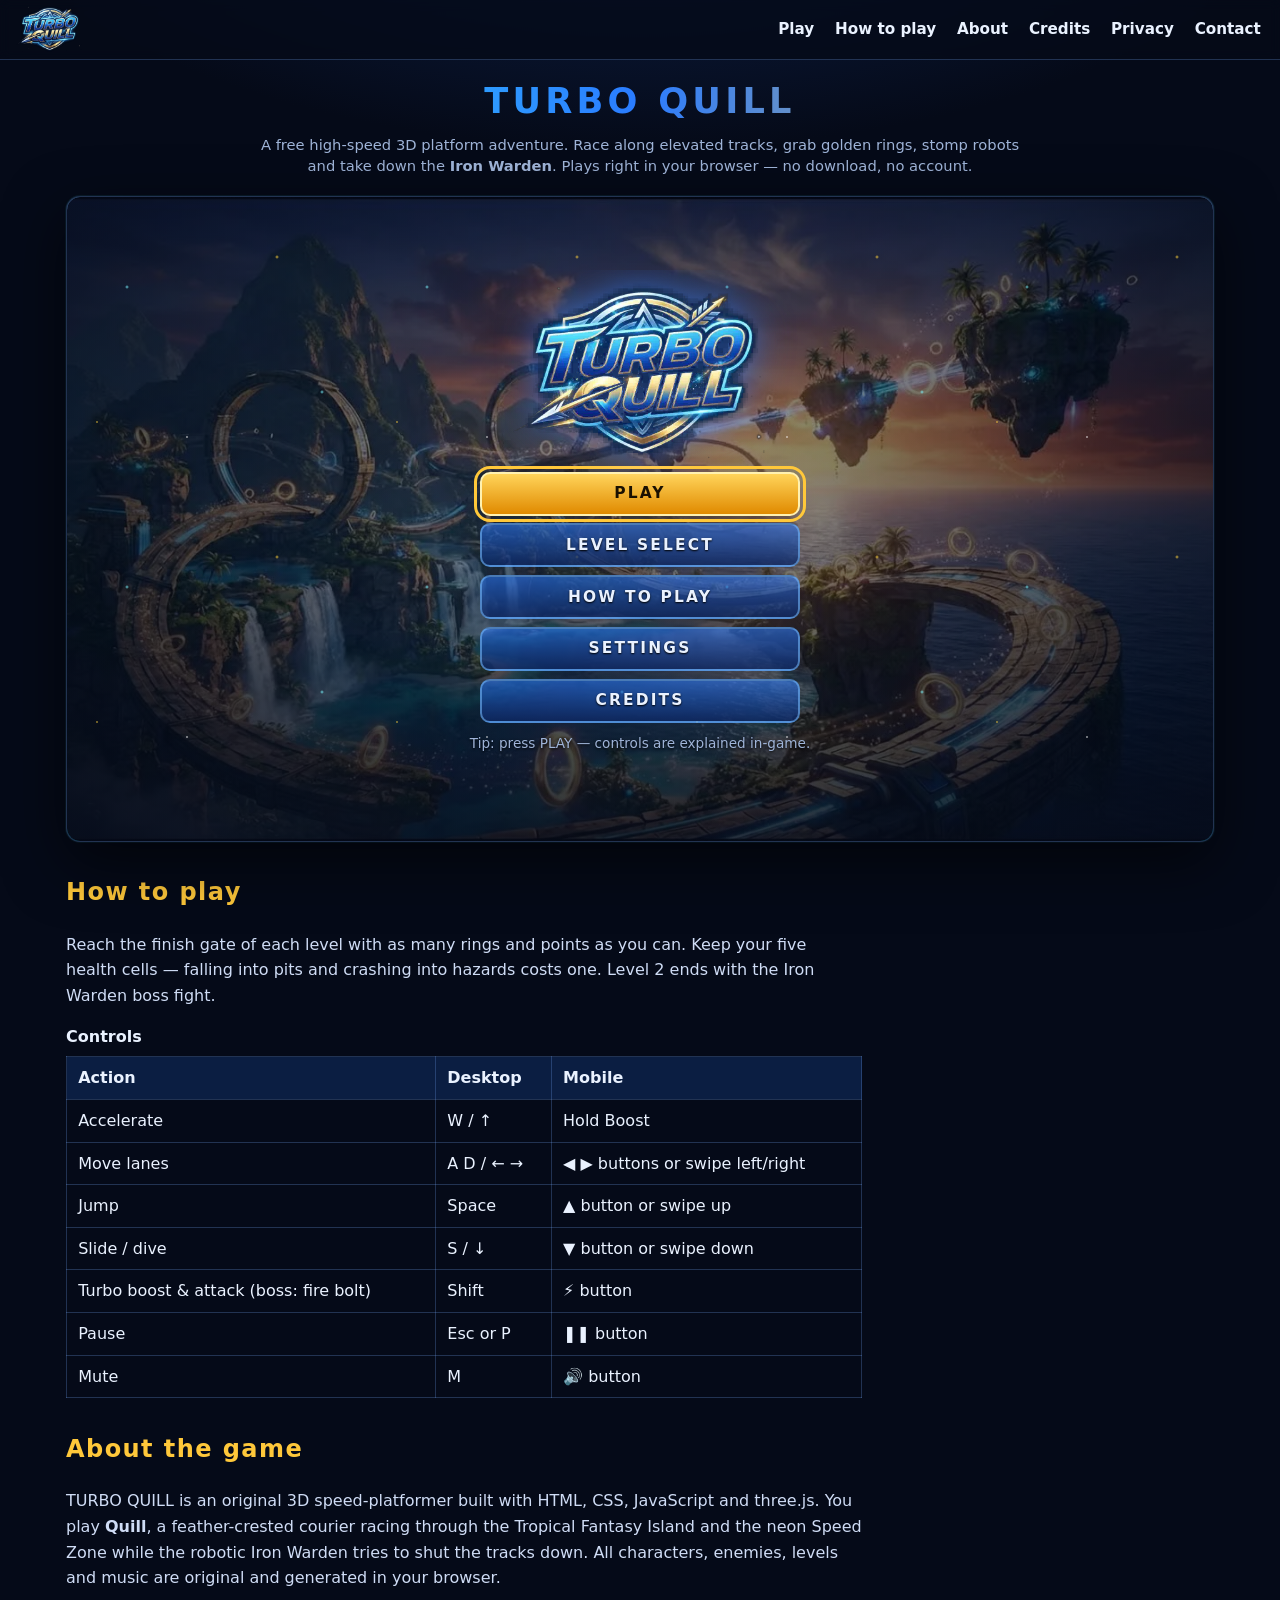
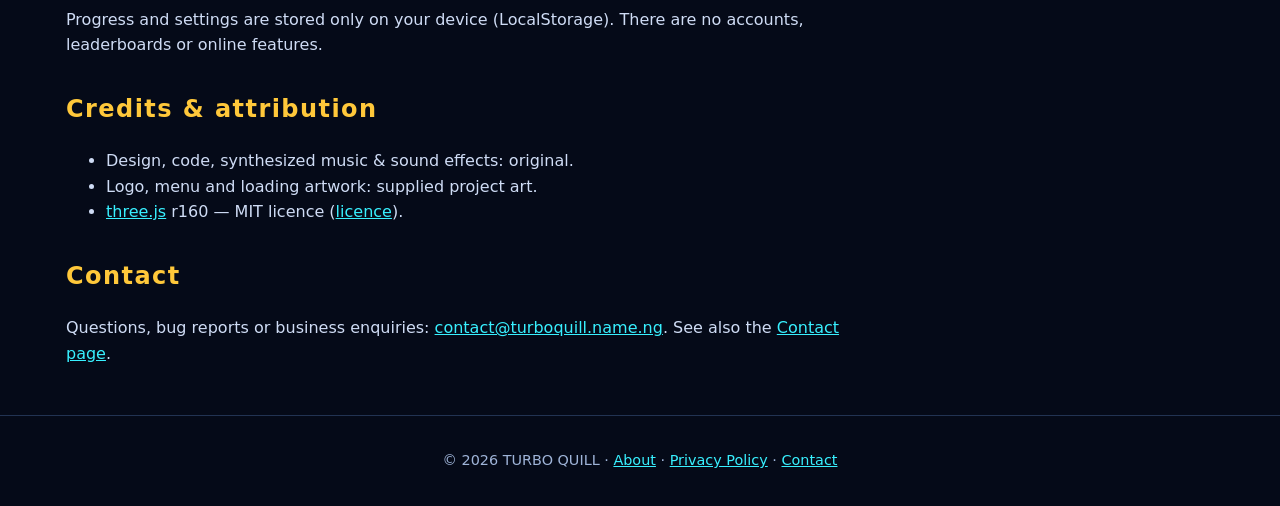
==== index.html @ 1d853f7b "Initial commit" ====
<!doctype html>
<html lang="en">
<head>
<meta charset="utf-8">
<meta name="viewport" content="width=device-width, initial-scale=1, viewport-fit=cover">
<title>TURBO QUILL — Free 3D Speed Platformer Game | Play in Your Browser</title>
<meta name="description" content="TURBO QUILL is a free high-speed 3D platform adventure. Run, jump, slide, collect golden rings, smash robots and beat the Iron Warden boss — on desktop, Android and iPhone.">
<meta name="theme-color" content="#050a18">
<link rel="canonical" href="https://turboquill.name.ng/">
<!-- Google AdSense site verification + loader (loaded once; src/ads.js detects this tag and will not add a second one) -->
<meta name="google-adsense-account" content="ca-pub-1319521339732367">
<script async src="https://pagead2.googlesyndication.com/pagead/js/adsbygoogle.js?client=ca-pub-1319521339732367"
     crossorigin="anonymous"></script>
<link rel="icon" type="image/png" href="assets/images/branding/favicon-64.png">
<link rel="apple-touch-icon" href="assets/images/branding/apple-touch-icon.png">
<!-- Open Graph / Twitter -->
<meta property="og:type" content="website">
<meta property="og:title" content="TURBO QUILL — Free 3D Speed Platformer">
<meta property="og:description" content="Run, jump and boost through tropical sky-tracks. Collect rings, defeat robots, beat the Iron Warden.">
<meta property="og:image" content="https://turboquill.name.ng/assets/images/branding/thumbnail.jpg">
<meta property="og:url" content="https://turboquill.name.ng/">
<meta name="twitter:card" content="summary_large_image">
<link rel="stylesheet" href="styles/main.css">
<link rel="stylesheet" href="styles/menu.css">
<link rel="stylesheet" href="styles/game.css">
<link rel="stylesheet" href="styles/mobile.css">
<script type="importmap">{"imports":{"three":"./vendor/three/three.module.min.js","three/addons/":"./vendor/three/addons/"}}</script>
</head>
<body>
<a class="skip" href="#play">Skip to game</a>
<header class="site-header">
  <a class="brand" href="#play" aria-label="TURBO QUILL home"><img src="assets/images/branding/logo-keyed.png" alt="TURBO QUILL" width="120" height="83"></a>
  <nav aria-label="Main">
    <a href="#play">Play</a><a href="#how">How to play</a><a href="pages/about.html">About</a><a href="#credits">Credits</a><a href="pages/privacy.html">Privacy</a><a href="pages/contact.html">Contact</a>
  </nav>
</header>

<main>
  <section class="intro" aria-labelledby="title">
    <h1 id="title">TURBO QUILL</h1>
    <p>A free high-speed 3D platform adventure. Race along elevated tracks, grab golden rings, stomp robots and take down the <strong>Iron Warden</strong>. Plays right in your browser — no download, no account.</p>
  </section>

  <div class="ad-wrap" aria-label="Advertisement area"><div id="ad-slot-top" class="ad-slot" data-slot="top"></div></div>

  <section id="play" class="stage-wrap" aria-label="Game">
    <div id="stage" tabindex="-1">
      <canvas id="game-canvas" aria-label="TURBO QUILL game view"></canvas>

      <!-- LOADING -->
      <div id="loading" class="screen" role="status" aria-live="polite">
        <div class="bg" style="background-image:url(assets/images/ui/loading-bg.webp)"></div><div class="fx-sparks" aria-hidden="true"></div>
        <div class="center">
          <img class="logo" src="assets/images/branding/logo-keyed.png" alt="TURBO QUILL">
          <div class="bar" role="progressbar" aria-valuemin="0" aria-valuemax="100" aria-valuenow="0"><i id="load-bar"></i></div>
          <p class="load-line"><span id="load-msg">Preparing the Speed Zone…</span> <b id="load-pct">0%</b></p>
          <p id="load-error" class="error" hidden></p>
          <button id="load-retry" class="btn" hidden>RETRY</button>
        </div>
      </div>

      <!-- MAIN MENU -->
      <div id="menu" class="screen" hidden>
        <div class="bg kenburns" style="background-image:url(assets/images/ui/menu-bg.webp)"></div><div class="vignette"></div><div class="fx-sparks" aria-hidden="true"></div>
        <div class="center">
          <img class="logo" src="assets/images/branding/logo-keyed.png" alt="TURBO QUILL">
          <nav class="menu-list" aria-label="Main menu">
            <button class="btn primary" id="btn-play">PLAY</button>
            <button class="btn" id="btn-levels">LEVEL SELECT</button>
            <button class="btn" id="btn-howto">HOW TO PLAY</button>
            <button class="btn" id="btn-settings">SETTINGS</button>
            <button class="btn" id="btn-credits">CREDITS</button>
          </nav>
          <p class="best" id="menu-best"></p>
        </div>
      </div>

      <!-- PANELS -->
      <div id="panel-levels" class="screen panel-screen" hidden>
        <div class="bg dim" style="background-image:url(assets/images/ui/menu-bg-alt.webp)"></div>
        <div class="panel" role="dialog" aria-labelledby="h-levels"><h2 id="h-levels">Level Select</h2><div id="level-cards" class="cards"></div><div class="row"><button class="btn back" data-back>BACK</button></div></div>
      </div>
      <div id="panel-howto" class="screen panel-screen" hidden>
        <div class="bg dim" style="background-image:url(assets/images/ui/menu-bg-alt.webp)"></div>
        <div class="panel" role="dialog" aria-labelledby="h-how"><h2 id="h-how">How to Play</h2>
          <ul class="tips">
            <li>You run forward automatically. Change <b>lanes</b>, <b>jump</b> and <b>slide</b> to dodge hazards.</li>
            <li>Collect <b>golden rings</b> for points. Jump arcs of rings for bonus score.</li>
            <li><b>Hold Accelerate</b> to run faster. <b>Hold Boost</b> (uses energy) to rush through small robots.</li>
            <li><b>Stomp</b> robots by landing on them. The big Bulwark needs two stomps or a boost.</li>
            <li>Grab the <b>Velocity Core</b> for a timed speed and jump boost. Green cells restore health.</li>
            <li>Boss fight: dodge the warned attacks, wait until the chest core opens, then <b>tap Boost</b> to fire quill bolts into it.</li>
          </ul>
          <div class="keys" id="howto-controls"></div>
          <div class="row"><button class="btn back" data-back>BACK</button></div></div>
      </div>
      <div id="panel-settings" class="screen panel-screen" hidden>
        <div class="bg dim" style="background-image:url(assets/images/ui/menu-bg-alt.webp)"></div>
        <div class="panel" role="dialog" aria-labelledby="h-set"><h2 id="h-set">Settings</h2>
          <div class="form">
            <label for="set-music">Music volume <output id="out-music"></output></label><input id="set-music" type="range" min="0" max="100">
            <label for="set-sfx">Sound effects volume <output id="out-sfx"></output></label><input id="set-sfx" type="range" min="0" max="100">
            <label for="set-sens">Control sensitivity <output id="out-sens"></output></label><input id="set-sens" type="range" min="60" max="160">
            <label for="set-quality">Graphics quality</label><select id="set-quality"><option value="auto">Auto</option><option value="low">Low</option><option value="medium">Medium</option><option value="high">High</option></select>
            <label for="set-touch">On-screen touch controls</label><select id="set-touch"><option value="auto">Auto</option><option value="on">Always on</option><option value="off">Off</option></select>
            <label class="check"><input id="set-motion" type="checkbox"> Reduce motion &amp; screen shake</label>
            <label class="check"><input id="set-mute" type="checkbox"> Mute all audio</label>
          </div>
          <div class="row"><button class="btn danger small" id="btn-reset">RESET SAVED PROGRESS</button><button class="btn back" data-back>BACK</button></div></div>
      </div>
      <div id="panel-credits" class="screen panel-screen" hidden>
        <div class="bg dim" style="background-image:url(assets/images/ui/menu-bg-alt.webp)"></div>
        <div class="panel" role="dialog" aria-labelledby="h-cred"><h2 id="h-cred">Credits</h2>
          <ul class="tips"><li>Game design, code, music &amp; sound: original, created for TURBO QUILL (music and SFX are synthesized live with the Web Audio API).</li><li>Logo, menu and loading artwork: supplied AI-generated project art (character-free frames only).</li><li>3D engine: <a href="https://threejs.org" target="_blank" rel="noopener">three.js</a> (MIT licence).</li><li>All characters, robots and the boss are original designs. Not affiliated with any third-party franchise.</li></ul>
          <div class="row"><button class="btn back" data-back>BACK</button></div></div>
      </div>

      <!-- HUD -->
      <div id="hud" class="hud" hidden>
        <div class="hud-left">
          <div class="chip"><span class="ico ring-ico" aria-hidden="true"></span><b id="hud-rings">0</b><span class="sr">rings</span></div>
          <div class="chip"><span class="lbl">SCORE</span><b id="hud-score">0</b></div>
          <div class="hearts" id="hud-hearts" aria-label="Health"></div>
        </div>
        <div class="hud-mid"><div id="hud-level" class="lvl"></div>
          <div id="boss-bar" class="boss-bar" hidden><span>IRON WARDEN</span><div class="bar"><i id="boss-fill"></i></div></div>
          <div id="hud-power" class="power" hidden><span id="power-name">VELOCITY CORE</span><div class="bar small"><i id="power-fill"></i></div></div>
        </div>
        <div class="hud-right"><button class="icon-btn" id="btn-mute" aria-label="Mute or unmute (M)" title="Mute (M)">🔊</button><button class="icon-btn" id="btn-pause" aria-label="Pause (Esc)" title="Pause (Esc)">❚❚</button></div>
        <div class="hud-bottom"><div class="meter"><span id="speed-lbl">SPEED</span><div class="bar small"><i id="speed-fill"></i></div></div><div class="meter"><span id="energy-lbl">BOOST</span><div class="bar small energy"><i id="energy-fill"></i></div></div></div>
        <div id="banner" class="banner" aria-live="assertive"></div>
        <div id="prompt" class="prompt" aria-live="polite"></div>
      </div>

      <!-- TOUCH CONTROLS -->
      <div id="touch" class="touch" hidden>
        <div class="grp left"><button class="tbtn" data-action="left" aria-label="Move left">◀</button><button class="tbtn" data-action="right" aria-label="Move right">▶</button></div>
        <div class="grp right"><button class="tbtn" data-action="slide" aria-label="Slide"><span>▼</span><small>SLIDE</small></button><button class="tbtn big" data-action="jump" aria-label="Jump"><span>▲</span><small>JUMP</small></button><button class="tbtn boost" data-action="boost" aria-label="Boost"><span>⚡</span><small>BOOST</small></button></div>
      </div>

      <div id="pause" class="screen overlay" hidden><div class="panel small" role="dialog" aria-labelledby="h-pause"><h2 id="h-pause">Paused</h2>
        <div class="menu-list"><button class="btn primary" id="btn-resume">RESUME</button><button class="btn" id="btn-restart">RESTART LEVEL</button><button class="btn" id="btn-pause-settings">SETTINGS</button><button class="btn" id="btn-quit">MAIN MENU</button></div></div></div>
      <div id="gameover" class="screen overlay" hidden><div class="panel small" role="dialog" aria-labelledby="h-over"><h2 id="h-over">Game Over</h2>
        <p class="result">Final score <b id="over-score">0</b></p><p class="result sub">Rings <b id="over-rings">0</b> · Best <b id="over-best">0</b></p>
        <div class="menu-list"><button class="btn primary" id="btn-retry">RESTART</button><button class="btn" id="btn-over-menu">MAIN MENU</button></div></div></div>
      <div id="complete" class="screen overlay" hidden><div class="panel small" role="dialog" aria-labelledby="h-comp"><h2 id="h-comp">Level Complete!</h2>
        <p class="result sub" id="comp-name"></p><p class="result">Score <b id="comp-score">0</b></p><p class="result sub">Rings <b id="comp-rings">0</b> · Bonus <b id="comp-bonus">0</b> · Best <b id="comp-best">0</b></p>
        <p class="newbest" id="comp-new" hidden>NEW BEST!</p>
        <div id="ad-slot-complete" class="ad-slot in-game" data-slot="levelComplete"></div>
        <div class="menu-list"><button class="btn primary" id="btn-next">NEXT LEVEL</button><button class="btn" id="btn-replay">REPLAY</button><button class="btn" id="btn-comp-menu">MAIN MENU</button></div></div></div>

      <div id="webgl-error" class="screen overlay" hidden><div class="panel small"><h2>3D graphics unavailable</h2><p>Your browser or device could not start WebGL, which this game needs. Try updating your browser, enabling hardware acceleration, or opening the game in Chrome, Edge, Firefox or Safari.</p></div></div>
      <div id="rotate-hint" class="rotate-hint" hidden><span>⟳ Rotate your device for a wider view</span><button id="rotate-close" aria-label="Dismiss">✕</button></div>
      <button id="btn-fullscreen" class="icon-btn fs" aria-label="Toggle fullscreen" title="Fullscreen" hidden>⛶</button>
    </div>
  </section>

  <section class="info">
    <div class="info-grid">
      <div class="info-main">
        <section id="how"><h2>How to play</h2>
          <p>Reach the finish gate of each level with as many rings and points as you can. Keep your five health cells — falling into pits and crashing into hazards costs one. Level 2 ends with the Iron Warden boss fight.</p>
          <div class="table-wrap"><table class="controls-table"><caption>Controls</caption><thead><tr><th>Action</th><th>Desktop</th><th>Mobile</th></tr></thead><tbody>
            <tr><td>Accelerate</td><td>W / ↑</td><td>Hold Boost</td></tr>
            <tr><td>Move lanes</td><td>A D / ← →</td><td>◀ ▶ buttons or swipe left/right</td></tr>
            <tr><td>Jump</td><td>Space</td><td>▲ button or swipe up</td></tr>
            <tr><td>Slide / dive</td><td>S / ↓</td><td>▼ button or swipe down</td></tr>
            <tr><td>Turbo boost &amp; attack (boss: fire bolt)</td><td>Shift</td><td>⚡ button</td></tr>
            <tr><td>Pause</td><td>Esc or P</td><td>❚❚ button</td></tr>
            <tr><td>Mute</td><td>M</td><td>🔊 button</td></tr></tbody></table></div>
        </section>
        <section id="about"><h2>About the game</h2>
          <p>TURBO QUILL is an original 3D speed-platformer built with HTML, CSS, JavaScript and three.js. You play <b>Quill</b>, a feather-crested courier racing through the Tropical Fantasy Island and the neon Speed Zone while the robotic Iron Warden tries to shut the tracks down. All characters, enemies, levels and music are original and generated in your browser.</p>
          <p>Progress and settings are stored only on your device (LocalStorage). There are no accounts, leaderboards or online features.</p>
        </section>
        <section id="credits"><h2>Credits &amp; attribution</h2>
          <ul><li>Design, code, synthesized music &amp; sound effects: original.</li><li>Logo, menu and loading artwork: supplied project art.</li><li><a href="https://threejs.org" target="_blank" rel="noopener">three.js</a> r160 — MIT licence (<a href="vendor/three/LICENSE">licence</a>).</li></ul>
        </section>
        <section id="contact"><h2>Contact</h2>
          <p>Questions, bug reports or business enquiries: <a id="contact-mail" href="mailto:contact@turboquill.name.ng">contact@turboquill.name.ng</a>. See also the <a href="pages/contact.html">Contact page</a>.</p>
        </section>
      </div>
      <aside class="info-side"><div class="ad-wrap"><div id="ad-slot-below" class="ad-slot" data-slot="below"></div></div></aside>
    </div>
  </section>
</main>

<footer class="site-footer"><p>© <span id="year"></span> TURBO QUILL · <a href="pages/about.html">About</a> · <a href="pages/privacy.html">Privacy Policy</a> · <a href="pages/contact.html">Contact</a></p></footer>
<noscript><p style="padding:2rem;color:#fff">TURBO QUILL needs JavaScript and WebGL to run.</p></noscript>
<script type="module" src="src/main.js"></script>
</body>
</html>
---- styles/main.css ----
:root{--bg:#050a18;--bg2:#0b1530;--ink:#eaf2ff;--mute:#9fb4d8;--blue:#2a7bff;--cyan:#38f0ff;--gold:#ffc83a;--em:#20d890;--danger:#ff5a2a;--line:rgba(120,170,255,.25);--safe-t:env(safe-area-inset-top,0px);--safe-r:env(safe-area-inset-right,0px);--safe-b:env(safe-area-inset-bottom,0px);--safe-l:env(safe-area-inset-left,0px)}
*{box-sizing:border-box}
html{scroll-behavior:smooth;-webkit-text-size-adjust:100%}
body{margin:0;background:radial-gradient(1200px 600px at 50% -10%,#10285a 0,var(--bg) 60%);color:var(--ink);font:16px/1.6 "Segoe UI",system-ui,-apple-system,Roboto,Arial,sans-serif;min-height:100vh}
a{color:var(--cyan)}a:focus-visible,button:focus-visible,input:focus-visible,select:focus-visible{outline:3px solid var(--gold);outline-offset:2px}
.skip{position:absolute;left:-999px;top:0;background:var(--gold);color:#000;padding:.5rem 1rem;z-index:3000}.skip:focus{left:8px;top:8px}
.site-header{display:flex;align-items:center;justify-content:space-between;gap:1rem;padding:.4rem max(16px,var(--safe-l)) .4rem max(16px,var(--safe-r));border-bottom:1px solid var(--line);background:rgba(5,10,24,.8);backdrop-filter:blur(6px);position:relative;z-index:50}
.brand img{height:46px;width:auto;display:block}
.site-header nav{display:flex;flex-wrap:wrap;gap:.2rem .9rem;justify-content:flex-end}
.site-header nav a{color:var(--ink);text-decoration:none;padding:.35rem .2rem;font-weight:600;font-size:.95rem}.site-header nav a:hover{color:var(--gold)}
main{max-width:1180px;margin:0 auto;padding:0 max(16px,var(--safe-l)) 2rem}
.intro{text-align:center;padding:.8rem 0 .2rem}
.intro h1{margin:0;font-size:clamp(1.6rem,4vw,2.2rem);letter-spacing:.12em;background:linear-gradient(90deg,var(--cyan),var(--blue),var(--gold));-webkit-background-clip:text;background-clip:text;color:transparent}
.intro p{max-width:760px;margin:.3rem auto 0;color:var(--mute);font-size:.92rem;line-height:1.45}
.ad-wrap{margin:.6rem auto;max-width:970px}
.ad-slot{width:100%;display:block;overflow:hidden;text-align:center}
.ad-slot .ph{display:flex;align-items:center;justify-content:center;width:100%;height:100%;min-height:inherit;border:1px dashed var(--line);border-radius:10px;color:var(--mute);font-size:.8rem;letter-spacing:.08em;text-transform:uppercase;background:repeating-linear-gradient(45deg,rgba(255,255,255,.02) 0 10px,transparent 10px 20px)}
.ad-slot::before{content:attr(data-label);display:block;font-size:.65rem;color:var(--mute);letter-spacing:.12em;text-transform:uppercase;margin-bottom:2px}
.ad-slot:empty{display:none}
.info{margin-top:2rem}.info-grid{display:grid;grid-template-columns:minmax(0,1fr) 320px;gap:2rem}
.info-main,.info-side{min-width:0}
.info h2{color:var(--gold);letter-spacing:.06em;margin-top:2rem}.info section:first-child h2{margin-top:0}
.info p,.info li{color:#cfdcf5}
.table-wrap{overflow-x:auto}.controls-table{border-collapse:collapse;width:100%;min-width:480px}.controls-table caption{text-align:left;font-weight:700;margin-bottom:.4rem}
.controls-table th,.controls-table td{border:1px solid var(--line);padding:.5rem .7rem;text-align:left}.controls-table th{background:rgba(42,123,255,.18)}
.site-footer{border-top:1px solid var(--line);text-align:center;color:var(--mute);padding:1.2rem 16px calc(1.2rem + var(--safe-b));font-size:.9rem}
.doc{max-width:820px;margin:0 auto;padding:2rem 16px 3rem}.doc h1{color:var(--gold)}.doc h2{margin-top:2rem}
@media (max-width:900px){.info-grid{grid-template-columns:minmax(0,1fr)}.site-header{flex-wrap:wrap;justify-content:center}.brand img{height:38px}}
@media (prefers-reduced-motion:reduce){html{scroll-behavior:auto}}
---- styles/menu.css ----
.stage-wrap{margin:1rem auto}
#stage{position:relative;width:min(100%,calc((100vh - 80px) * 16 / 9));min-width:min(100%,640px);aspect-ratio:16/9;margin:0 auto;background:#050a18;border:1px solid var(--line);border-radius:14px;overflow:hidden;box-shadow:0 20px 60px rgba(0,0,0,.6),0 0 0 1px rgba(56,240,255,.08);user-select:none;-webkit-user-select:none;-webkit-touch-callout:none;touch-action:manipulation;container-type:size;--u:min(1cqh,1cqw)}
#game-canvas{position:absolute;inset:0;width:100%;height:100%;display:block;touch-action:none;outline:none}
.screen{position:absolute;inset:0;display:flex;align-items:center;justify-content:center;z-index:20;overflow:hidden}
.screen[hidden],[hidden]{display:none!important}
.screen .bg{position:absolute;inset:0;background-size:cover;background-position:center;z-index:0}
.screen .bg.dim{filter:brightness(.35) blur(3px);transform:scale(1.05)}
.kenburns{animation:ken 28s ease-in-out infinite alternate}@keyframes ken{from{transform:scale(1.02) translate(0,0)}to{transform:scale(1.14) translate(-1.5%,1%)}}
#loading .bg{filter:brightness(.55) saturate(1.2)}
.vignette{position:absolute;inset:0;z-index:1;background:radial-gradient(ellipse at center,rgba(5,10,24,.1) 20%,rgba(5,10,24,.8) 100%),linear-gradient(180deg,rgba(5,10,24,.2),rgba(5,10,24,.65))}
.fx-sparks{position:absolute;inset:0;z-index:1;pointer-events:none;background-image:radial-gradient(2px 2px at 20% 30%,#7af4ff,transparent),radial-gradient(2px 2px at 70% 20%,#ffd23a,transparent),radial-gradient(1.5px 1.5px at 40% 80%,#fff,transparent),radial-gradient(2px 2px at 85% 65%,#7af4ff,transparent),radial-gradient(1.5px 1.5px at 10% 75%,#ffd23a,transparent);background-size:300px 300px;animation:sparks 9s linear infinite;opacity:.8}
@keyframes sparks{from{background-position:0 0}to{background-position:-300px -300px}}
.center{position:relative;z-index:5;display:flex;flex-direction:column;align-items:center;gap:clamp(6px,calc(var(--u)*1.6),16px);width:min(92%,520px);max-height:100%;padding:clamp(6px,calc(var(--u)*2),20px) 0;overflow:auto}
.logo{width:min(70%,clamp(150px,calc(var(--u)*40),380px));height:auto;mix-blend-mode:screen;filter:drop-shadow(0 0 18px rgba(42,123,255,.7))}
.menu-list{display:flex;flex-direction:column;gap:clamp(5px,calc(var(--u)*1.2),10px);width:min(100%,320px)}
.btn{font:700 clamp(.85rem,calc(var(--u)*2.4),1.1rem)/1.1 "Segoe UI",system-ui,sans-serif;letter-spacing:.14em;color:var(--ink);background:linear-gradient(180deg,rgba(42,123,255,.55),rgba(14,40,100,.8));border:2px solid rgba(120,190,255,.55);border-radius:10px;padding:clamp(8px,calc(var(--u)*1.7),14px) 18px;cursor:pointer;min-height:44px;transition:transform .12s,box-shadow .12s,border-color .12s;text-shadow:0 1px 2px #000}
.btn:hover{border-color:var(--cyan);box-shadow:0 0 18px rgba(56,240,255,.45);transform:translateY(-1px)}
.btn:active,.btn.pressed{transform:translateY(1px) scale(.98);box-shadow:inset 0 0 12px rgba(0,0,0,.6)}
.btn:focus-visible{outline:3px solid var(--gold);outline-offset:3px;border-color:var(--gold)}
.btn.primary{background:linear-gradient(180deg,#ffd45a,#e08a00);color:#1a1000;border-color:#fff1b0;text-shadow:none}
.btn.danger{background:linear-gradient(180deg,#a02a2a,#5a1010);border-color:#ff8a7a}.btn.small{font-size:.8rem;padding:8px 12px}
.best{margin:0;color:var(--mute);font-size:.85rem;text-shadow:0 1px 3px #000}
.bar{width:100%;height:14px;border-radius:8px;background:rgba(0,0,0,.55);border:1px solid rgba(120,190,255,.5);overflow:hidden}
.bar>i{display:block;height:100%;width:0;background:linear-gradient(90deg,var(--blue),var(--cyan),var(--gold));transition:width .15s}
.bar.small{height:9px}
.load-line{margin:0;color:var(--ink);text-shadow:0 1px 3px #000;font-size:.95rem}.load-line b{color:var(--gold)}
.error{color:#ffb4a0;background:rgba(80,10,10,.7);padding:8px 12px;border-radius:8px;margin:0;font-size:.9rem}
.panel-screen{background:rgba(0,0,0,.2)}
.panel{position:relative;z-index:5;width:min(94%,640px);max-height:94%;overflow:auto;background:linear-gradient(180deg,rgba(14,28,64,.94),rgba(6,12,30,.96));border:1px solid rgba(120,190,255,.5);border-radius:14px;padding:clamp(12px,calc(var(--u)*3),26px);box-shadow:0 12px 50px rgba(0,0,0,.7)}
.panel.small{width:min(92%,400px)}.panel h2{margin:0 0 .6rem;color:var(--gold);letter-spacing:.12em;text-align:center;font-size:clamp(1.1rem,calc(var(--u)*3.4),1.7rem)}
.panel p,.panel li{color:#d4e2ff;font-size:clamp(.82rem,calc(var(--u)*2.1),1rem)}
.tips{padding-left:1.1rem;margin:.4rem 0}.tips li{margin:.3rem 0}
.row{display:flex;gap:10px;justify-content:center;flex-wrap:wrap;margin-top:12px}
.cards{display:grid;grid-template-columns:repeat(auto-fit,minmax(220px,1fr));gap:12px}
.card{position:relative;border:2px solid rgba(120,190,255,.45);border-radius:12px;overflow:hidden;background:#0a1430;text-align:left;color:var(--ink);cursor:pointer;padding:0;font:inherit}
.card img{display:block;width:100%;aspect-ratio:16/9;object-fit:cover}.card .meta{padding:8px 10px}.card h3{margin:0;font-size:1rem;letter-spacing:.06em}.card small{color:var(--mute);display:block}
.card:hover{border-color:var(--cyan)}.card:focus-visible{outline:3px solid var(--gold)}
.card[disabled]{cursor:not-allowed;filter:grayscale(.9) brightness(.6)}.card .lock{position:absolute;top:8px;right:8px;background:#000a;padding:2px 8px;border-radius:6px;font-size:.75rem;letter-spacing:.1em}
.form{display:grid;grid-template-columns:1fr 1fr;gap:10px 14px;align-items:center}.form label{color:#d4e2ff;font-size:.92rem}.form output{color:var(--gold);margin-left:6px}
.form input[type=range]{width:100%;accent-color:var(--cyan);min-height:28px}.form select{background:#0a1430;color:var(--ink);border:1px solid var(--line);border-radius:8px;padding:8px}
.form .check{grid-column:1/-1;display:flex;gap:8px;align-items:center}.form input[type=checkbox]{width:20px;height:20px;accent-color:var(--cyan)}
.overlay{background:rgba(3,6,18,.7);backdrop-filter:blur(3px)}
.result{text-align:center;margin:.2rem 0;font-size:1.1rem}.result b{color:var(--gold);font-size:1.4em}.result.sub{font-size:.9rem;color:var(--mute)}.result.sub b{font-size:1.1em}
.newbest{text-align:center;color:var(--em);font-weight:800;letter-spacing:.2em;margin:.2rem}
.ad-slot.in-game{margin:8px auto;max-width:336px}
@media (prefers-reduced-motion:reduce){.kenburns,.fx-sparks{animation:none}.btn{transition:none}}
.reduce-motion .kenburns,.reduce-motion .fx-sparks{animation:none}
@media (max-width:520px){.form{grid-template-columns:1fr}}
---- styles/game.css ----
.hud{position:absolute;inset:0;z-index:10;pointer-events:none;font-weight:700;text-shadow:0 2px 4px rgba(0,0,0,.8);padding:calc(8px + var(--safe-t)) calc(10px + var(--safe-r)) calc(8px + var(--safe-b)) calc(10px + var(--safe-l))}
.hud button{pointer-events:auto}
.hud-left{position:absolute;left:calc(10px + var(--safe-l));top:calc(8px + var(--safe-t));display:flex;flex-direction:column;gap:6px;align-items:flex-start}
.chip{display:flex;align-items:center;gap:8px;background:rgba(5,10,24,.62);border:1px solid rgba(120,190,255,.45);border-radius:10px;padding:3px 12px;font-size:clamp(.9rem,calc(var(--u)*3.2),1.4rem);min-width:92px}
.chip .lbl{font-size:.6em;letter-spacing:.14em;color:var(--mute)}.chip b{color:#fff;font-variant-numeric:tabular-nums}
.ring-ico{width:1.1em;height:1.1em;border-radius:50%;border:.22em solid var(--gold);box-shadow:0 0 8px var(--gold);display:inline-block}
.hearts{display:flex;gap:4px}.heart{width:clamp(16px,calc(var(--u)*3.6),26px);height:clamp(16px,calc(var(--u)*3.6),26px);background:var(--em);clip-path:polygon(35% 0,65% 0,65% 35%,100% 35%,100% 65%,65% 65%,65% 100%,35% 100%,35% 65%,0 65%,0 35%,35% 35%);filter:drop-shadow(0 0 4px #20d890);transition:transform .2s}
.heart.off{background:#27353a;filter:none;opacity:.7}
.hud-mid{position:absolute;left:50%;top:calc(8px + var(--safe-t));transform:translateX(-50%);display:flex;flex-direction:column;align-items:center;gap:6px;width:min(46%,420px)}
.lvl{font-size:clamp(.7rem,calc(var(--u)*2.4),1rem);letter-spacing:.2em;color:var(--mute);background:rgba(5,10,24,.5);padding:2px 12px;border-radius:8px}
.boss-bar,.power{width:100%;text-align:center;font-size:clamp(.65rem,calc(var(--u)*2.2),.9rem);letter-spacing:.2em}.boss-bar .bar>i{background:linear-gradient(90deg,#ff3a2a,#ff9a2a)}.power .bar>i{background:linear-gradient(90deg,var(--cyan),#fff)}
.hud-right{position:absolute;right:calc(10px + var(--safe-r));top:calc(8px + var(--safe-t));display:flex;gap:8px}
.icon-btn{width:44px;height:44px;border-radius:12px;border:2px solid rgba(120,190,255,.55);background:rgba(5,10,24,.7);color:#fff;font-size:1.1rem;cursor:pointer;display:grid;place-items:center}.icon-btn:hover{border-color:var(--cyan)}
.fs{position:absolute;right:10px;bottom:10px;z-index:15;opacity:.8}
.hud-bottom{position:absolute;left:50%;bottom:calc(8px + var(--safe-b));transform:translateX(-50%);display:flex;gap:16px;width:min(60%,520px)}
.meter{flex:1;font-size:.65rem;letter-spacing:.18em;color:var(--mute)}.meter .bar>i{background:linear-gradient(90deg,var(--em),var(--cyan))}.meter .energy>i{background:linear-gradient(90deg,#ff9a2a,var(--gold))}
.banner{position:absolute;left:0;right:0;top:26%;text-align:center;font-size:clamp(1.4rem,calc(var(--u)*8),3.4rem);letter-spacing:.2em;color:#fff;opacity:0;transform:scale(.9);transition:opacity .25s,transform .25s;-webkit-text-stroke:1px rgba(0,0,0,.6);text-shadow:0 0 24px var(--blue),0 3px 6px #000}
.banner.show{opacity:1;transform:scale(1)}.banner.boss{color:#ff5a3a;text-shadow:0 0 28px #ff2a1a,0 3px 6px #000}
.prompt{position:absolute;left:0;right:0;bottom:34%;padding:0 12px;text-align:center;font-size:clamp(.8rem,calc(var(--u)*3),1.3rem);color:var(--gold);letter-spacing:.1em;opacity:0;transition:opacity .2s}.prompt.show{opacity:1}.prompt.pulse{animation:pulse .5s infinite alternate}@keyframes pulse{from{transform:scale(1)}to{transform:scale(1.08)}}
.sr{position:absolute;width:1px;height:1px;overflow:hidden;clip:rect(0 0 0 0)}
.flash{position:absolute;inset:0;z-index:9;pointer-events:none;background:radial-gradient(ellipse at center,transparent 40%,rgba(255,30,30,.55));opacity:0}.flash.on{animation:fl .4s ease-out}@keyframes fl{from{opacity:1}to{opacity:0}}
.reduce-motion .prompt.pulse{animation:none}
---- styles/mobile.css ----
.touch{position:absolute;inset:0;z-index:12;pointer-events:none;padding:0 calc(14px + var(--safe-r)) calc(14px + var(--safe-b)) calc(14px + var(--safe-l));display:flex;justify-content:space-between;align-items:flex-end;touch-action:none}
.touch .grp{display:flex;gap:clamp(10px,3cqw,22px);align-items:flex-end}
.tbtn{pointer-events:auto;touch-action:none;-webkit-tap-highlight-color:transparent;user-select:none;-webkit-user-select:none;width:clamp(64px,calc(var(--u)*19),96px);height:clamp(64px,calc(var(--u)*19),96px);border-radius:50%;border:3px solid rgba(160,220,255,.7);background:radial-gradient(circle at 35% 30%,rgba(90,170,255,.6),rgba(10,30,80,.65));color:#fff;font:800 clamp(1.4rem,calc(var(--u)*6),2.2rem)/1 system-ui,sans-serif;display:flex;flex-direction:column;align-items:center;justify-content:center;opacity:.82;padding:0}
.tbtn small{font-size:.32em;letter-spacing:.14em;margin-top:2px}.tbtn.big{width:clamp(78px,calc(var(--u)*24),116px);height:clamp(78px,calc(var(--u)*24),116px);background:radial-gradient(circle at 35% 30%,#ffe27a,rgba(200,120,0,.8));color:#1a1000}
.tbtn.boost{background:radial-gradient(circle at 35% 30%,#7af4ff,rgba(0,100,160,.8))}
.tbtn.down{transform:scale(.92);opacity:1;border-color:var(--gold);box-shadow:0 0 18px var(--gold)}
.touch .grp.right{align-items:flex-end}
.rotate-hint{position:absolute;left:50%;top:45%;width:max-content;max-width:90%;transform:translateX(-50%);z-index:30;background:rgba(5,10,24,.9);border:1px solid var(--gold);border-radius:20px;padding:6px 14px;font-size:.85rem;display:flex;gap:10px;align-items:center;pointer-events:auto}
.rotate-hint button{background:none;border:0;color:#fff;font-size:1rem;min-width:32px;min-height:32px;cursor:pointer}
/* small screens: stage is a taller box; while playing it becomes a fixed full-viewport surface */
@media (max-width:800px),(pointer:coarse) and (max-width:1000px){
  #stage{aspect-ratio:auto;width:100%;min-width:0;height:min(78vh,78dvh,760px);min-height:420px}
  .hud-bottom{display:none}
}
body.immersive{overflow:hidden;position:fixed;inset:0;width:100%;overscroll-behavior:none;touch-action:none}
body.immersive .site-header,body.immersive .intro,body.immersive .ad-wrap,body.immersive .info,body.immersive .site-footer{visibility:hidden}
body.immersive #stage{position:fixed;inset:0;width:100vw;height:100vh;height:100dvh;max-width:none;min-height:0;border:0;border-radius:0;z-index:2000;aspect-ratio:auto;margin:0}
body.immersive .hud-bottom{display:flex}
@media (max-height:480px){.hud-bottom{display:none}.chip{min-width:70px;padding:1px 8px}}
@media (max-width:480px){.hud-mid{width:36%}.chip{min-width:74px}}

@media (max-aspect-ratio:1/1){
  .tbtn{width:calc(var(--u)*15);height:calc(var(--u)*15);font-size:calc(var(--u)*6)}.tbtn.big{width:calc(var(--u)*18);height:calc(var(--u)*18)}
  .touch{padding-left:calc(8px + var(--safe-l));padding-right:calc(8px + var(--safe-r))}.touch .grp{gap:calc(var(--u)*2)}
  .chip{min-width:70px}.hud-mid{width:30%}.lvl{font-size:.6rem;letter-spacing:.08em}
}
@media (max-aspect-ratio:1/1){body.immersive .hud-bottom{display:none}}
body.immersive .fs{display:none}
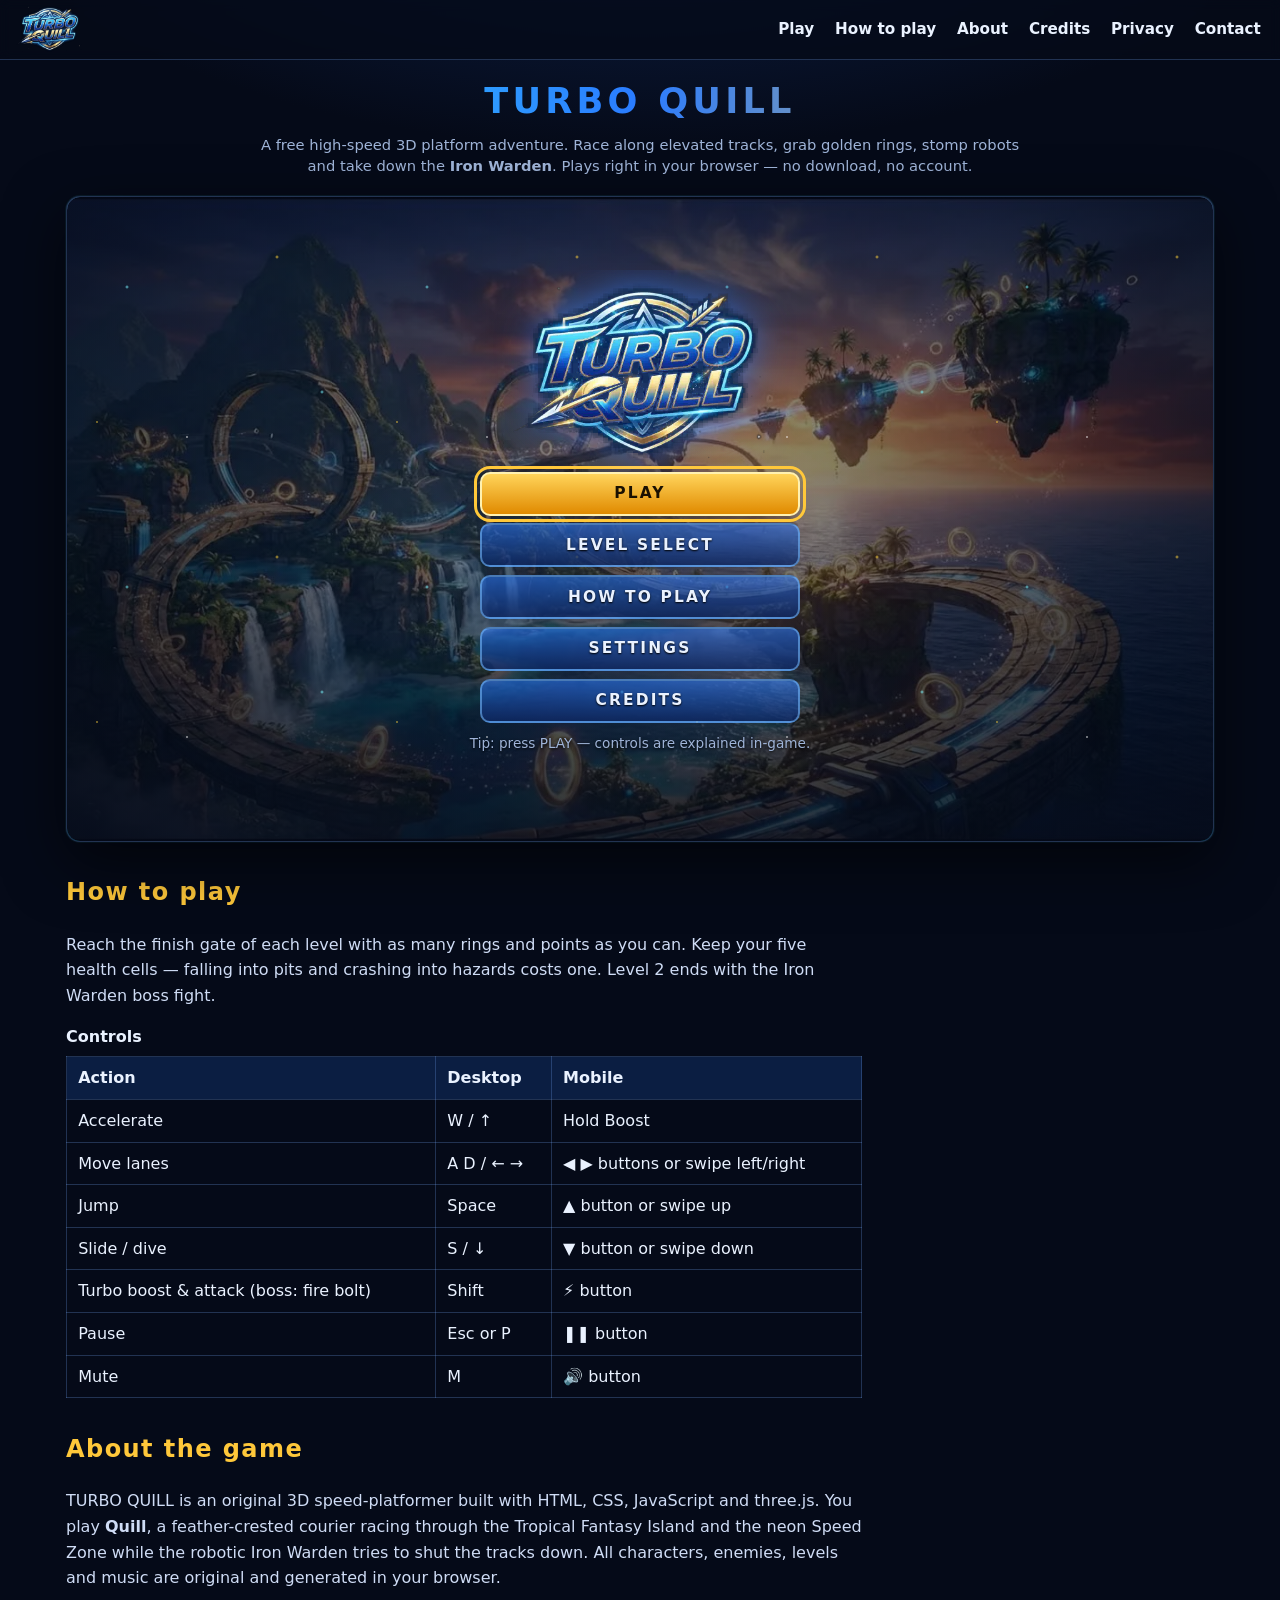
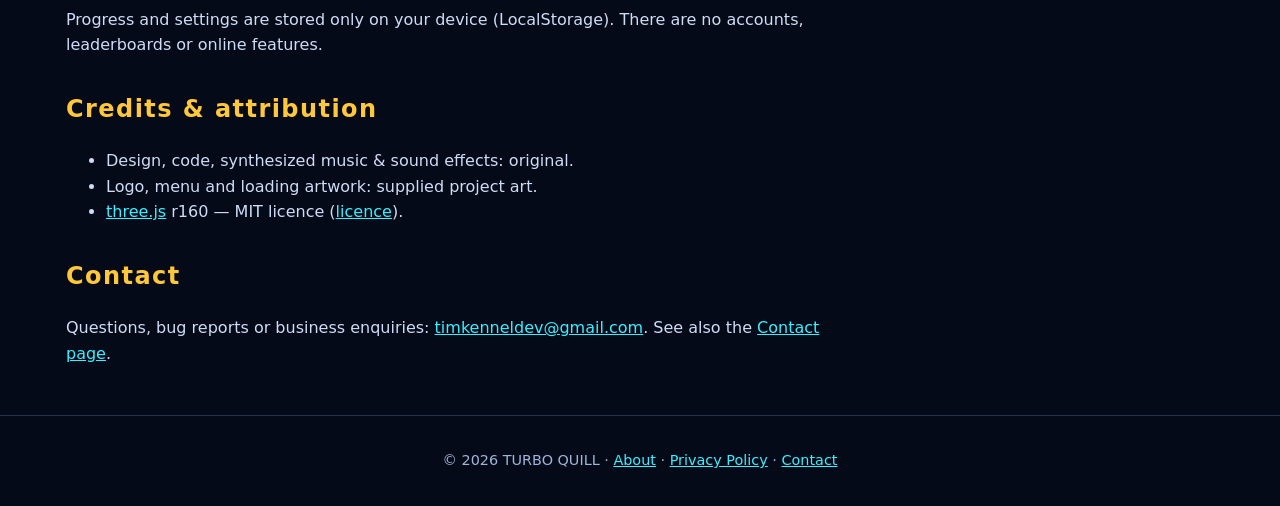
==== commit 004478a2: "Update homepage and privacy page" ====
--- a/index.html
+++ b/index.html
@@ -177,7 +177,7 @@
           <ul><li>Design, code, synthesized music &amp; sound effects: original.</li><li>Logo, menu and loading artwork: supplied project art.</li><li><a href="https://threejs.org" target="_blank" rel="noopener">three.js</a> r160 — MIT licence (<a href="vendor/three/LICENSE">licence</a>).</li></ul>
         </section>
         <section id="contact"><h2>Contact</h2>
-          <p>Questions, bug reports or business enquiries: <a id="contact-mail" href="mailto:contact@turboquill.name.ng">contact@turboquill.name.ng</a>. See also the <a href="pages/contact.html">Contact page</a>.</p>
+          <p>Questions, bug reports or business enquiries: <a id="contact-mail" href="timkenneldev@gmail.com">timkenneldev@gmail.com</a>. See also the <a href="pages/contact.html">Contact page</a>.</p>
         </section>
       </div>
       <aside class="info-side"><div class="ad-wrap"><div id="ad-slot-below" class="ad-slot" data-slot="below"></div></div></aside>
